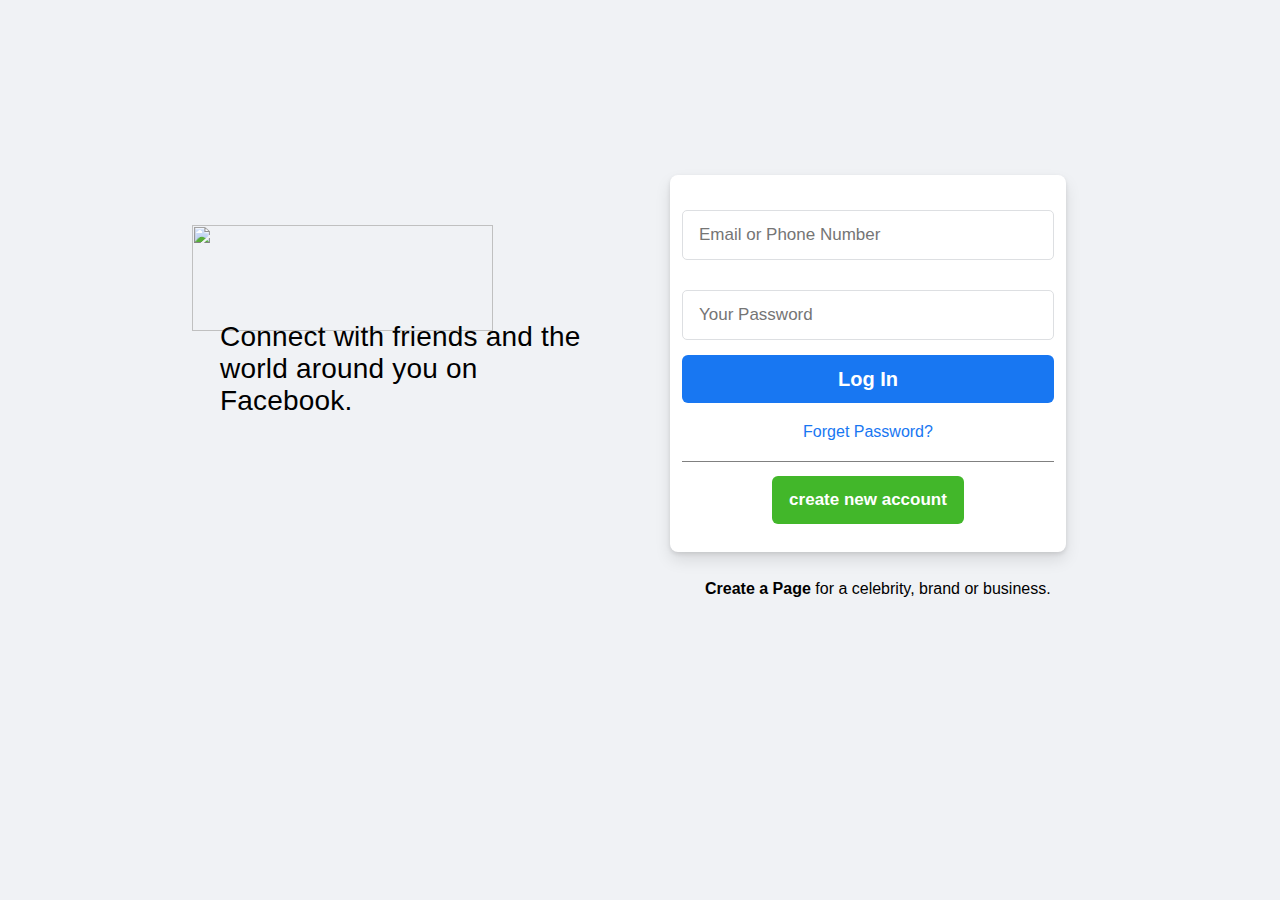
==== facebook js/index.html @ 4e80b5c9 "Add files via upload" ====
<!DOCTYPE html>
<html lang="en">

<head>
    <meta charset="UTF-8">
    <meta http-equiv="X-UA-Compatible" content="IE=edge">
    <meta name="viewport" content="width=device-width, initial-scale=1.0">
    <link rel="shortcut icon" href="/Popular-Logo-facebook-icon-png.png" type="image/x-icon">
    <link rel="stylesheet" href="main.css">
    <title>Facebook Log In</title>
</head>

<body>

    <header id="header">
        <div class="layer"></div>
    
        <div class="main">
            <div class="left">
                <img src="/logo.svg" alt="">
                <p>Connect with friends and the world around you on Facebook.</p>
            </div>
            <div class="right">
                <form action="#" novalidate>
                    <div class="form_body">
                        <span class="error" id="err-1"></span>
                        <input type="text " placeholder="Email or Phone Number" id="userEmail">
                        <span class="error" id="err-2"></span>
                        <input type="password" placeholder="Your Password" id="password">
                        <button onclick="validation()" type="submit"  class="login ">Log In</button>
                        <p class="forget">forget password?</p>
                        <hr>
                        <button class="create" onclick="show()">create new account</button>
                    </div>
                </form>
                <p class="foot"><span>Create a Page</span> for a celebrity, brand or business.</p>
            </div>
        </div>

        <div class="signup" id="signup">
            <div class="top">
                <div>
                    <h2>Sign Up</h2>
                    <p>it's quick and easy</p>
                </div>
                <img src="/cross.png" alt="" onclick="hide()">
            </div>
            <hr>
            <form action="#" class="signup_form">
                <div class="signup_body">
                    <div class="name">
                        <input type="text" placeholder="First Name" class="same">
                        <input type="text" placeholder="Last Name" class="same">
                    </div>
                    <div class="bottom">
                        <span class="error" id="err-1"></span>
                        <input type="text" placeholder="Email or Phone Number" id="userEmail">
                        <span class="error" id="err-2"></span>
                        <input type="password" placeholder="New Password" id="password">
                    </div>
                </div>

                <div class="birthday">
                    <p class="text">Birthday</p>
                    <div class="date">
                        <select id="month" name="month">
                            <option value="Jan">Jan</option>
                            <option value="feb">feb</option>
                            <option value="march">march</option>
                            <option value="april">april</option>
                            <option value="may">may</option>
                            <option value="june">june</option>
                            <option value="july">july</option>
                            <option value="aug">aug</option>
                            <option value="sep">sep</option>
                            <option value="oct">oct</option>
                            <option value="Nov">Nov</option>
                            <option value="Dec">Dec</option>
                        </select>
                        <select id="month" name="month">
                            <option value="">1</option>
                            <option value="">2</option>
                            <option value="">3</option>
                            <option value="">4</option>
                            <option value="">5</option>
                            <option value="">6</option>
                            <option value="">7</option>
                            <option value="">8</option>
                            <option value="">9</option>
                            <option value="">10</option>
                            <option value="">11</option>
                            <option value="">12</option>
                            <option value="">13</option>
                            <option value="">14</option>
                            <option value="">15</option>
                            <option value="">16</option>
                            <option value="">17</option>
                            <option value="">18</option>
                            <option value="">19</option>
                            <option value="">20</option>
                            <option value="">21</option>
                            <option value="">21</option>
                            <option value="">23</option>
                            <option value="">24</option>
                            <option value="">25</option>
                            <option value="">26</option>
                            <option value="">27</option>
                            <option value="">28</option>
                            <option value="">29</option>
                            <option value="">30</option>
                            <option value="">31</option>

                        </select>
                        <select name="" id="">
                            <option value="">2022</option>
                            <option value="">2021</option>
                            <option value="">2020</option>
                            <option value="">2019</option>
                            <option value="">2018</option>
                            <option value="">2017</option>
                            <option value="">2016</option>
                            <option value="">2015</option>
                            <option value="">2014</option>
                            <option value="">2013</option>
                            <option value="">2012</option>
                            <option value="">2011</option>
                            <option value="">2010</option>
                            <option value="">2009</option>
                            <option value="">2008</option>
                            <option value="">2007</option>
                            <option value="">2006</option>
                        </select>
                    </div>
                </div>
                <div class="gender">
                    <p class="text">Gender</p>
                    <div class="person">
                        <div>
                            <label for="Femal">Female</label>
                            <input type="radio" id="Female" name="fav_language" value="Female">

                        </div>
                        <div>

                            <label for="Male">Male</label>
                            <input type="radio" id="Male" name="fav_language" value="Male">
                        </div>
                        <div>

                            <label for="Custom">Custom</label>
                            <input type="radio" id="Custom" name="fav_language" value="Custom">
                        </div>
                    </div>
                </div>
                <div class="content">
                    <p>
                        People who use our service may have uploaded your contact information to Facebook. <span
                            class="blue">Learn more.</span>
                    </p>
                    <p>By clicking Sign Up, you agree to our Terms, <span class="blue">Privacy Policy and Cookies
                            Policy</span>. You may receive
                        SMS
                        Notifications from us and can opt out any time.</p>
                </div>
                <button onclick="validation()" class="singin">Sign Up</button>
            </form>

        </div>
        <div class="new-account" id="newAcc">
            <p>New Account Created Successfully</p>
        </div>
    </header>

    <script src="main.js"></script>
</body>

</html>
---- facebook js/main.css ----
* {
    margin: 0;
    padding: 0;
    box-sizing: border-box;
    font-family: 'Arial', sans-serif ;
}

header {
    height: 100vh;
    width: 100%;
    background: #F0F2F5;
    position: relative;
}

header .main {
    position: absolute;
    top: 25%;
    width: 70%;
    display: flex;
    gap: 60px;
    /* display: none; */
    left: 50%;
    transform: translateX(-50%);

}

header .main .left {
    flex: 1;
    justify-content: left;
}

header .main .right {
    flex: 1;
    /* border: 1px solid red; */
}

header .main .left p {
    font-size: 28px;
    letter-spacing: 0.2px;
    margin-left: 28px;
    margin-top: -14px;
    font-weight: 400;
}

header .main .left img {
    height: 106px;
    width: 301px;
}

header .main .right form {
    background: #fff;
    width: 396px;
    box-shadow: 0 2px 4px rgba(0, 0, 0, .1), 0 8px 16px rgba(0, 0, 0, .1);
    padding: 20px 0 28px;
    border-radius: 8px;
    margin-top: -50px;
}

.form_body {
    padding: 0 12px;
    display: flex;
    flex-wrap: wrap;
    flex-direction: column;
    gap: 15px;

}

form input {
    flex: 1;
    padding: 14px 16px;
    border: 1px solid #dddfe2;
    color: #1d2129;
    font-size: 17px;
    border-radius: 5px;
    outline-color: #8AB7EF;
}

.login {
    background-color: #1877f2;
    border: none;
    border-radius: 6px;
    font-size: 20px;
    line-height: 48px;
    padding: 0 16px;
    width: 100%;
    padding: 0 16px;
    font-weight: bold;
    color: #fff;
    cursor: pointer;
}

.forget {
    text-align: center;
    color: #1877f2;
    cursor: pointer;
    text-transform: capitalize;
    font-size: 16px;
    margin: 5px 0;
}

.forget:hover {
    text-decoration: underline;
}

hr {
    background-color: rgba(128, 128, 128, 0.349);
    height: 0.2px;

}

.create {
    background-color: #42b72a;
    ;
    border: none;
    border-radius: 6px;
    font-size: 17px;
    line-height: 48px;
    padding: 0 16px;
    width: 192px;
    padding: 0 16px;
    font-weight: bold;
    color: #fff;
    cursor: pointer;
    margin: auto;
}

.foot {

    margin-top: 28px;
    margin-left: 35px;
    font-size: 16px;
    font-family: sans-serif;
}

.foot span {
    font-weight: bold;
}

.foot span:hover {
    text-decoration: underline;
    cursor: pointer;
}

/* //signup design */
.signup {
    position: absolute;
    left: 50%;
    background: #fff;
    width: 432px;
    display: none;
    top: 50%;
    z-index: 222;
    padding-bottom: 18px;
    transform: translate(-50%, -50%);
    border-radius: 8px;
    box-shadow: 0 2px 4px rgba(0, 0, 0, .1), 0 8px 16px rgba(0, 0, 0, .1);

}

.top {
    display: flex;
    align-items: center;
    justify-content: space-between;
    padding: 10px 18px;
}

.top>div>h2 {
    font-size: 32px;
    font-weight: bold;
    font-family: sans-serif;

}

.top>div>p {
    color: #606770;
    font-family: Helvetica, Arial, sans-serif;
    font-size: 15px;
    line-height: 24px;
}

.top img {
    padding-bottom: 35px;
    cursor: pointer;
    width: 25px;
}

hr {
    border: 0.1px;
    background: grey;

}



.signup_body {
    display: flex;
    flex-wrap: wrap;
    padding: 0 15px;
}

.signup_form .same {
    padding: 10px;
    outline: none;
    width: 50%;
    font-size: 15px;

}

.name {
    display: flex;
    gap: 10px;
    margin: 15px 0;
    font-size: 15px;
}

.bottom {
    display: block;
    width: 100%;
}

.bottom span {
    width: 100%;
    margin-bottom: 10px;
    display: none;
}

.bottom input {
    padding: 10px;
    width: 100%;
    margin-bottom: 15px;
    font-size: 15px;
    border-radius: 8px;
}

.birthday {
    padding: 0 15px;

}

.birthday select {
    padding: 7px 35px;
    cursor: pointer;
    font-size: 16px;
    border-radius: 3px;
    border: 1px solid rgba(0, 0, 0, 0.458);

}

.date {
    display: flex;
    justify-content: space-between;
    margin: 5px 0;
}

.gender {
    padding: 0 15px;
}

.person {
    display: flex;
    justify-content: space-between;
    margin-top: 3px;

}

.person>div {
    border: 1px solid rgba(0, 0, 0, 0.458);
    padding: 7px;
    display: flex;
    font-size: 16px;
    gap: 15px;
    border-radius: 3px;
}

.person label {
    margin-right: 10px;
}

.content {
    padding: 0 15px;
}

.content p {
    margin: 10px 0;
    font-size: 12px;
    font-family: sans-serif;
}

.text {
    font-size: 12px;
    font-family: sans-serif;
}

.singin {
    height: 36px;
    width: 194px;
    background-color: #42b72a;
    border: none;
    border-radius: 4px;
    color: #fff;
    font-weight: bold;
    margin: auto;
    margin-left: 118px;
    font-size: 17px;
    cursor: pointer;
}

.blue {
    color: #1877f2;
}

.show {
    display: block;
}

.layer {
    height: 100vh;
    width: 100%;
    position: absolute;
    top: 0;
    left: 0;
    background: #fff;
    z-index: 22;
    opacity: 0.7;
    display: none;
}

#err-1 {
    text-align: center;
    color: red;
    display: block;
    font-size: 15px;
}

#err-2 {
    font-size: 11px;
    text-align: center;
    color: red;
    display: block;
}

.new-account {
    background-color: white;
    width: 550px;
    text-align: center;
    height: 70px;
    font-size: 32px;
    padding-top: 15px;
    border-radius: 10px;
    color: #42b72a;
    position: absolute;
    left: 50%;
    top: 50%;
    transform: translate(-50% , -50%);
    z-index: 224;
    display: none;
}
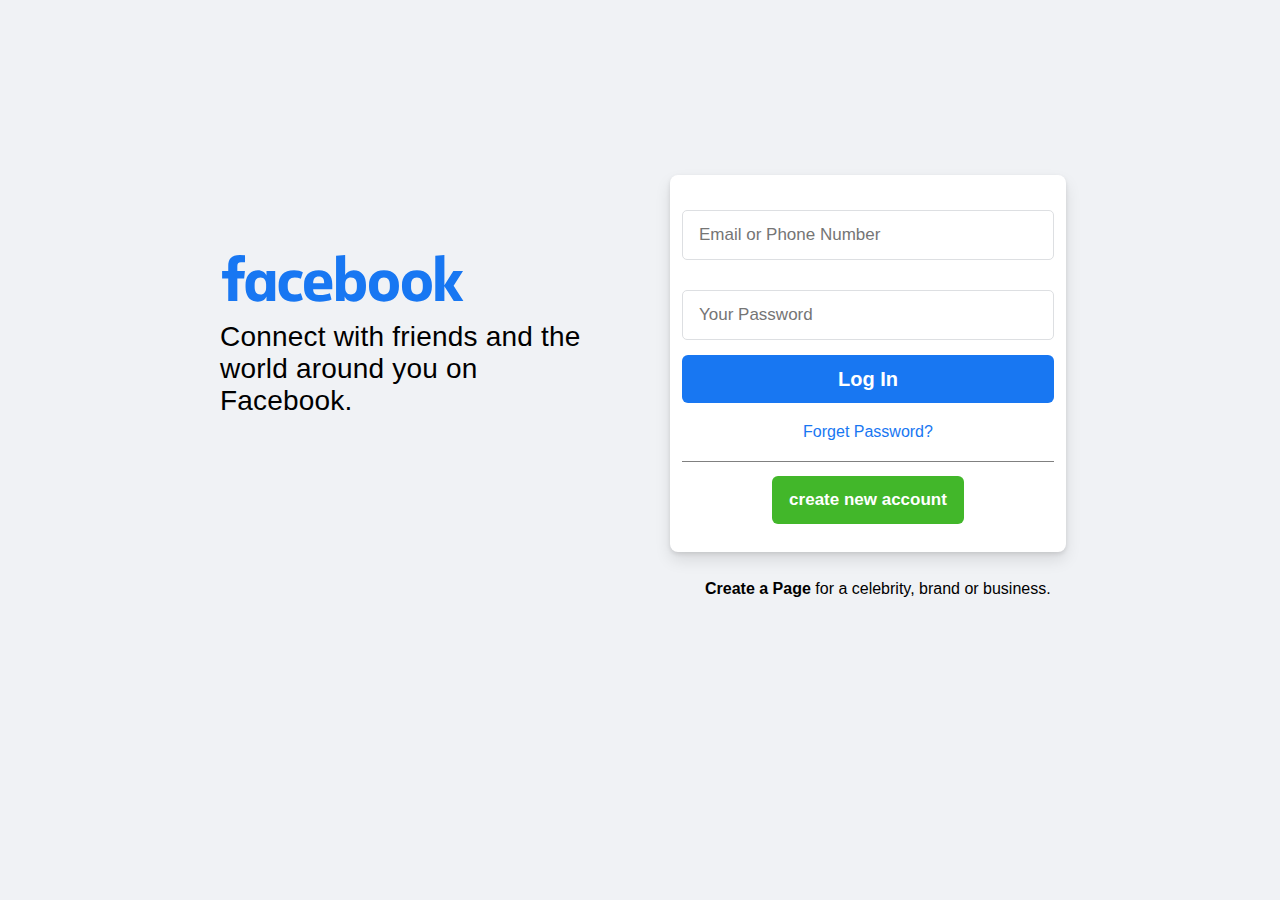
==== commit 0931bd47: "update" ====
--- a/facebook js/index.html
+++ b/facebook js/index.html
@@ -17,7 +17,7 @@
     
         <div class="main">
             <div class="left">
-                <img src="/logo.svg" alt="">
+                <img src="/facebook js/images/logo.svg" alt="">
                 <p>Connect with friends and the world around you on Facebook.</p>
             </div>
             <div class="right">
